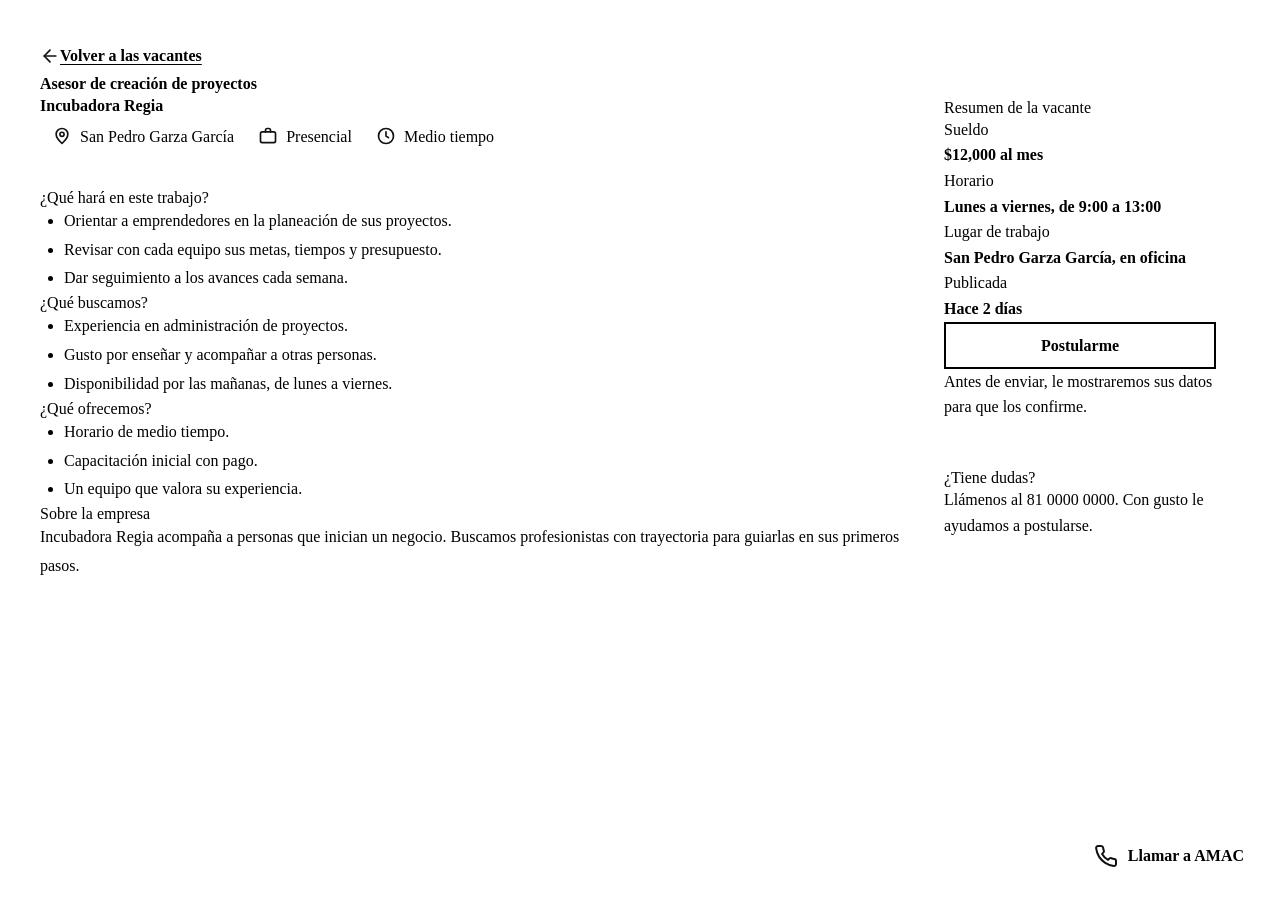
==== vacante.html @ e0e10a8a "Listado de vacantes, detalle y componentes de Persona 1" ====
<!DOCTYPE html>
<html lang="es">
<head>
  <meta charset="UTF-8">
  <meta name="viewport" content="width=device-width, initial-scale=1.0">
  <title>Asesor de creación de proyectos | AMAC</title>
  <meta name="description" content="Detalle de la vacante Asesor de creación de proyectos en Incubadora Regia, San Pedro Garza García.">
  <link rel="preconnect" href="https://fonts.googleapis.com">
  <link rel="preconnect" href="https://fonts.gstatic.com" crossorigin>
  <link rel="stylesheet" href="https://fonts.googleapis.com/css2?family=Baskervville:wght@400;600&amp;family=Work+Sans:wght@400;600;700&amp;display=swap">
  <link rel="stylesheet" href="css/variables.css">
  <link rel="stylesheet" href="css/base.css">
  <link rel="stylesheet" href="css/layout.css">
  <link rel="stylesheet" href="css/componentes.css">
</head>
<body>
  <a class="saltar-contenido" href="#principal">Saltar al contenido</a>

  <header class="encabezado">
    <div class="contenedor encabezado__interior">
      <a class="encabezado__marca" href="index.html" aria-label="AMAC, ir al inicio">AMAC</a>
      <nav class="navegacion" aria-label="Navegación principal">
        <ul class="navegacion__lista">
          <li><a class="navegacion__enlace" href="index.html">Vacantes</a></li>
          <li><a class="navegacion__enlace" href="mis-solicitudes.html">Mis solicitudes</a></li>
          <li><a class="navegacion__enlace" href="empresa-vacantes.html">Para empresas</a></li>
          <li><a class="navegacion__enlace" href="login.html">Iniciar sesión</a></li>
          <li><a class="navegacion__enlace navegacion__enlace--destacado" href="registro-candidato.html">Crear cuenta</a></li>
        </ul>
      </nav>
    </div>
  </header>

  <main class="principal" id="principal">
    <div class="contenedor">
      <a class="detalle-vacante__volver" href="index.html">
        <img class="detalle-vacante__volver-icono" src="img/icono-flecha-izquierda.svg" alt="" width="20" height="20">
        Volver a las vacantes
      </a>

      <article class="detalle-vacante">
        <header class="detalle-vacante__encabezado">
          <h1>Asesor de creación de proyectos</h1>
          <p class="detalle-vacante__empresa">Incubadora Regia</p>
          <ul class="detalle-vacante__etiquetas">
            <li class="etiqueta-dato"><img class="etiqueta-dato__icono" src="img/icono-ubicacion.svg" alt="" width="20" height="20"><span>San Pedro Garza García</span></li>
            <li class="etiqueta-dato"><img class="etiqueta-dato__icono" src="img/icono-maletin.svg" alt="" width="20" height="20"><span>Presencial</span></li>
            <li class="etiqueta-dato"><img class="etiqueta-dato__icono" src="img/icono-reloj.svg" alt="" width="20" height="20"><span>Medio tiempo</span></li>
          </ul>
        </header>

        <aside class="detalle-vacante__lateral" aria-label="Resumen y ayuda">
          <section class="detalle-vacante__resumen" aria-labelledby="titulo-resumen">
            <h2 id="titulo-resumen">Resumen de la vacante</h2>
            <dl class="detalle-vacante__datos">
              <dt>Sueldo</dt>
              <dd>$12,000 al mes</dd>
              <dt>Horario</dt>
              <dd>Lunes a viernes, de 9:00 a 13:00</dd>
              <dt>Lugar de trabajo</dt>
              <dd>San Pedro Garza García, en oficina</dd>
              <dt>Publicada</dt>
              <dd>Hace 2 días</dd>
            </dl>
            <a class="boton boton--acento boton--bloque" href="mis-solicitudes.html">Postularme</a>
            <p class="detalle-vacante__nota">Antes de enviar, le mostraremos sus datos para que los confirme.</p>
          </section>

          <section class="detalle-vacante__ayuda" aria-labelledby="titulo-ayuda">
            <h2 id="titulo-ayuda">¿Tiene dudas?</h2>
            <p>Llámenos al 81 0000 0000. Con gusto le ayudamos a postularse.</p>
            <a class="boton boton--primario boton--bloque" href="tel:+528100000000">
              <img class="boton__icono" src="img/icono-telefono-claro.svg" alt="" width="24" height="24">
              Llamar a AMAC
            </a>
          </section>
        </aside>

        <div class="detalle-vacante__contenido">
          <h2>¿Qué hará en este trabajo?</h2>
          <ul class="detalle-vacante__lista">
          <li>Orientar a emprendedores en la planeación de sus proyectos.</li>
          <li>Revisar con cada equipo sus metas, tiempos y presupuesto.</li>
          <li>Dar seguimiento a los avances cada semana.</li>
          </ul>

          <h2>¿Qué buscamos?</h2>
          <ul class="detalle-vacante__lista">
          <li>Experiencia en administración de proyectos.</li>
          <li>Gusto por enseñar y acompañar a otras personas.</li>
          <li>Disponibilidad por las mañanas, de lunes a viernes.</li>
          </ul>

          <h2>¿Qué ofrecemos?</h2>
          <ul class="detalle-vacante__lista">
          <li>Horario de medio tiempo.</li>
          <li>Capacitación inicial con pago.</li>
          <li>Un equipo que valora su experiencia.</li>
          </ul>

          <h2>Sobre la empresa</h2>
          <p>Incubadora Regia acompaña a personas que inician un negocio. Buscamos profesionistas con trayectoria para guiarlas en sus primeros pasos.</p>
        </div>
      </article>
    </div>
  </main>

  <footer class="pie">
    <div class="contenedor pie__rejilla">
      <div>
        <p class="pie__marca">AMAC</p>
        <p>Plataforma de empleo para personas adultas mayores en Monterrey y su área metropolitana.</p>
      </div>
      <nav aria-label="Enlaces del pie de página">
        <p class="pie__titulo">Explorar</p>
        <ul class="pie__lista">
          <li><a class="pie__enlace" href="index.html">Vacantes disponibles</a></li>
          <li><a class="pie__enlace" href="mis-solicitudes.html">Mis solicitudes</a></li>
          <li><a class="pie__enlace" href="empresa-vacantes.html">Para empresas</a></li>
        </ul>
      </nav>
      <div>
        <p class="pie__titulo">¿Necesita ayuda?</p>
        <p>Llámenos y con gusto le ayudamos a postularse.</p>
        <p><a class="pie__enlace" href="tel:+528100000000">81 0000 0000</a></p>
      </div>
    </div>
    <div class="contenedor">
      <p class="pie__legal">© 2026 AMAC · Proyecto escolar OT2026-WEB</p>
    </div>
  </footer>

  <a class="boton-ayuda" href="tel:+528100000000">
    <img class="boton-ayuda__icono" src="img/icono-telefono.svg" alt="" width="24" height="24">
    <span>Llamar a AMAC</span>
  </a>
</body>
</html>
---- css/base.css ----
*,
*::before,
*::after { box-sizing: border-box; }

html { font-size: 100%; -webkit-text-size-adjust: 100%; }

body {
  margin: 0;
  background: var(--color-fondo);
  color: var(--color-texto);
  font-family: var(--fuente-base);
  font-size: var(--texto-base);
  line-height: 1.6;
}

h1, h2, h3 {
  margin: 0 0 var(--espacio-s);
  font-family: var(--fuente-titulo);
  font-weight: 600;
  line-height: 1.2;
}
h1 { font-size: var(--texto-h1); }
h2 { font-size: var(--texto-h2); }
h3 { font-size: var(--texto-base); }

p { margin: 0 0 var(--espacio-m); }

a { color: var(--color-primario); text-underline-offset: 0.2em; }
a:hover { text-decoration-thickness: 3px; }

img, svg { max-width: 100%; }
img { height: auto; }

button, input, select, textarea { font: inherit; color: inherit; }


:focus-visible {
  outline: 3px solid var(--color-foco);
  outline-offset: 3px;
}

.saltar-contenido {
  position: absolute;
  left: -9999px;
  top: 0;
  z-index: 100;
  padding: 0.75rem 1.25rem;
  background: var(--color-fondo);
  color: var(--color-primario);
  font-weight: 700;
  border-radius: var(--radio);
}
.saltar-contenido:focus { left: 1rem; top: 1rem; }

@media (prefers-reduced-motion: reduce) {
  *, *::before, *::after { transition: none !important; animation: none !important; scroll-behavior: auto !important; }
}
---- css/layout.css ----
.contenedor {
  width: min(100% - 2rem, 1200px);
  margin-inline: auto;
}

/* ---------- Encabezado ---------- */
.encabezado {
  background: var(--color-cabecera);
  color: #ffffff;
}
.encabezado__interior {
  display: flex;
  flex-wrap: wrap;
  align-items: center;
  justify-content: space-between;
  gap: var(--espacio-s) var(--espacio-l);
  padding-block: var(--espacio-m);
}
.encabezado__marca {
  display: inline-flex;
  align-items: center;
  gap: 0.625rem;
  min-height: var(--altura-control);
  color: #ffffff;
  font-family: var(--fuente-titulo);
  font-size: 2.25rem;
  font-weight: 600;
  line-height: 1.2;
  text-decoration: none;
}
.encabezado__marca::before {
  content: "";
  width: 0.75rem;
  height: 0.75rem;
  border-radius: 50%;
  background: var(--color-acento);
}

.navegacion__lista {
  display: flex;
  flex-wrap: wrap;
  gap: var(--espacio-s);
  margin: 0;
  padding: 0;
  list-style: none;
}
.navegacion__enlace {
  display: inline-flex;
  align-items: center;
  min-height: var(--altura-control);
  padding: 0.25rem 1rem;
  border-bottom: 3px solid transparent;
  border-radius: var(--radio);
  color: #ffffff;
  font-weight: 600;
  text-decoration: none;
}
.navegacion__enlace:hover { background: rgb(255 255 255 / 0.15); }
.navegacion__enlace[aria-current="page"] { border-bottom-color: var(--color-acento); }
.navegacion__enlace--destacado { background: #ffffff; color: var(--color-primario); }
.navegacion__enlace--destacado:hover { background: var(--color-fondo-busqueda); }

.encabezado :focus-visible,
.pie :focus-visible { outline-color: var(--color-foco-oscuro); }

/* ---------- Contenido principal ---------- */
.principal { padding-block: var(--espacio-l) var(--espacio-xl); }

.cabecera-pagina { margin-bottom: var(--espacio-l); }
.cabecera-pagina__descripcion { margin: 0; color: var(--color-texto-suave); }

/* ---------- Rejilla de vacantes  ---------- */
.lista-vacantes {
  display: grid;
  grid-template-columns: 1fr;
  gap: var(--espacio-l);
}

/* ---------- Detalle de vacante ---------- */
.detalle-vacante {
  display: grid;
  grid-template-columns: minmax(0, 1fr);
  gap: var(--espacio-l);
}

/* ---------- Pie de pagina ---------- */
.pie {
  padding-block: var(--espacio-l) 6rem; /* espacio extra: no tapar contenido con el boton flotante */
  background: var(--color-primario);
  color: #ffffff;
}
.pie__rejilla {
  display: grid;
  grid-template-columns: 1fr;
  gap: var(--espacio-l);
}
.pie__marca {
  margin-bottom: var(--espacio-s);
  font-family: var(--fuente-titulo);
  font-size: 2rem;
  font-weight: 600;
}
.pie__titulo { margin-bottom: var(--espacio-s); font-weight: 700; }
.pie__lista { margin: 0; padding: 0; list-style: none; }
.pie__enlace {
  display: inline-flex;
  align-items: center;
  min-height: var(--altura-control);
  color: #ffffff;
}
.pie__legal {
  margin: var(--espacio-l) 0 0;
  padding-top: var(--espacio-m);
  border-top: 1px solid rgb(255 255 255 / 0.35);
}

/* ---------- Tablet ---------- */
@media (min-width: 768px) {
  h1 { font-size: var(--texto-h1-grande); }
  .lista-vacantes { grid-template-columns: repeat(2, 1fr); }
  .pie__rejilla { grid-template-columns: repeat(2, 1fr); }
}

/* ---------- Escritorio ---------- */
@media (min-width: 1024px) {
  .lista-vacantes { grid-template-columns: repeat(3, 1fr); }
  .pie__rejilla { grid-template-columns: 2fr 1fr 1fr; }

  .detalle-vacante {
    grid-template-columns: minmax(0, 1fr) 20rem;
    grid-template-areas:
      "encabezado lateral"
      "contenido  lateral";
    column-gap: var(--espacio-xl);
    align-items: start;
  }
  .detalle-vacante__encabezado { grid-area: encabezado; }
  .detalle-vacante__lateral { grid-area: lateral; }
  .detalle-vacante__contenido { grid-area: contenido; }
}
---- css/componentes.css ----
.boton {
  display: inline-flex;
  align-items: center;
  justify-content: center;
  gap: 0.625rem;
  min-height: var(--altura-control);
  padding: 0.75rem 1.5rem;
  border: 2px solid transparent;
  border-radius: var(--radio);
  font-weight: 700;
  line-height: 1.2;
  text-align: center;
  text-decoration: none;
  cursor: pointer;
}
.boton__icono { width: 1.5rem; height: 1.5rem; flex: none; }
.boton--bloque { width: 100%; }

.boton--primario { background: var(--color-primario); border-color: var(--color-primario); color: #ffffff; }
.boton--primario:hover { background: var(--color-primario-oscuro); }

/* Texto oscuro sobre coral: 8.5:1 (blanco sobre coral solo daba 2.5:1) */
.boton--acento { background: var(--color-acento); border-color: var(--color-acento); color: var(--color-texto); }
.boton--acento:hover { background: var(--color-acento-oscuro); border-color: var(--color-acento-oscuro); }

.boton--secundario { background: #ffffff; border-color: var(--color-primario); color: var(--color-primario); }
.boton--secundario:hover { background: var(--color-fondo-busqueda); }

/* ---------- Dato en forma de pastilla  ---------- */
.etiqueta-dato {
  display: inline-flex;
  align-items: center;
  gap: 0.5rem;
  min-height: 2.25rem;
  padding: 0.25rem 0.75rem;
  background: #ffffff;
  border: 1px solid var(--color-borde-tarjeta);
  border-radius: var(--radio);
}
.etiqueta-dato__icono { width: 1.25rem; height: 1.25rem; flex: none; }

/* ---------- Tarjeta de vacante  ---------- */
.tarjeta-vacante {
  display: flex;
  flex-direction: column;
  gap: var(--espacio-m);
  padding: 1.5rem;
  background: var(--color-fondo-tarjeta);
  border: 1px solid var(--color-borde-tarjeta);
  border-radius: var(--radio);
}
.tarjeta-vacante__titulo { margin: 0; font-size: var(--texto-titulo-tarjeta); }
.tarjeta-vacante__empresa { margin: 0; color: var(--color-texto-suave); }
.tarjeta-vacante__datos { display: flex; flex-wrap: wrap; gap: var(--espacio-s); margin: 0; padding: 0; list-style: none; }
.tarjeta-vacante__publicada { margin: 0; color: var(--color-texto-suave); }
.tarjeta-vacante__accion { margin-top: auto; }

/* ---------- Buscador y filtros  ---------- */
.buscador-filtros {
  display: grid;
  grid-template-columns: minmax(0, 1fr);
  gap: var(--espacio-l);
  padding: 1.5rem;
  background: var(--color-fondo-busqueda);
  border-radius: var(--radio);
}
.buscador-filtros__campos { display: grid; grid-template-columns: minmax(0, 1fr); gap: var(--espacio-m); }
.buscador-filtros__campo { display: flex; flex-direction: column; gap: var(--espacio-s); }
.buscador-filtros__etiqueta { font-weight: 600; }
.buscador-filtros__control {
  width: 100%;
  min-width: 0;
  min-height: 3.25rem;
  padding: 0.5rem 1rem;
  background: #ffffff;
  border: 2px solid var(--color-borde-campo);
  border-radius: var(--radio);
}
.buscador-filtros__control::placeholder { color: var(--color-texto-suave); opacity: 1; }

.buscador-filtros__grupo { margin: 0; padding: 0; border: 0; min-width: 0; }
.buscador-filtros__leyenda { margin-bottom: var(--espacio-s); padding: 0; font-weight: 600; }
.buscador-filtros__opciones { display: flex; flex-wrap: wrap; gap: var(--espacio-s) var(--espacio-m); }
.buscador-filtros__opcion { position: relative; }
.buscador-filtros__radio { position: absolute; top: 0; left: 0; width: 1px; height: 1px; opacity: 0; }
.buscador-filtros__chip {
  display: inline-flex;
  align-items: center;
  min-height: var(--altura-control);
  padding: 0.5rem 1.5rem;
  background: #ffffff;
  border: 2px solid var(--color-borde-campo);
  border-radius: var(--radio);
  cursor: pointer;
}
.buscador-filtros__radio:checked + .buscador-filtros__chip { background: var(--color-acento); font-weight: 700; }
.buscador-filtros__radio:focus-visible + .buscador-filtros__chip { outline: 3px solid var(--color-foco); outline-offset: 3px; }
.buscador-filtros__acciones { display: flex; }

.conteo-resultados { margin: var(--espacio-l) 0 var(--espacio-m); font-weight: 600; }

/* ---------- Detalle de vacantes ---------- */
.detalle-vacante__volver {
  display: inline-flex;
  align-items: center;
  gap: var(--espacio-s);
  min-height: var(--altura-control);
  margin-bottom: var(--espacio-m);
  color: var(--color-texto);
  font-weight: 700;
}
.detalle-vacante__volver-icono { width: 1.25rem; height: 1.25rem; }
.detalle-vacante__empresa { margin: 0 0 var(--espacio-m); font-weight: 700; }
.detalle-vacante__etiquetas { display: flex; flex-wrap: wrap; gap: var(--espacio-s); margin: 0; padding: 0; list-style: none; }

.detalle-vacante__contenido h2 { margin: var(--espacio-l) 0 var(--espacio-s); font-size: var(--texto-seccion); font-weight: 400; }
.detalle-vacante__contenido h2:first-child { margin-top: 0; }
.detalle-vacante__contenido p,
.detalle-vacante__lista { font-size: var(--texto-lista); line-height: 1.8; }
.detalle-vacante__lista { margin: 0; padding-left: 1.5rem; }

.detalle-vacante__lateral { display: grid; gap: var(--espacio-m); }
.detalle-vacante__resumen,
.detalle-vacante__ayuda { padding: 1.5rem; border-radius: var(--radio); }
.detalle-vacante__resumen { background: var(--color-fondo-resumen); }
.detalle-vacante__ayuda { background: var(--color-fondo-busqueda); }
.detalle-vacante__resumen h2,
.detalle-vacante__ayuda h2 { font-size: var(--texto-h2); font-weight: 400; }
.detalle-vacante__datos { margin: 0 0 var(--espacio-m); }
.detalle-vacante__datos dt { margin-top: var(--espacio-m); }
.detalle-vacante__datos dd { margin: 0; font-weight: 700; }
.detalle-vacante__nota { margin: var(--espacio-m) 0 0; }
.detalle-vacante__ayuda p { margin-bottom: var(--espacio-m); }

/* ---------- Boton flotante de ayuda ---------- */
.boton-ayuda {
  position: fixed;
  right: 1rem;
  bottom: 1rem;
  z-index: 50;
  display: inline-flex;
  align-items: center;
  gap: 0.625rem;
  min-height: 3.5rem;
  padding: 0.75rem 1.25rem;
  background: var(--color-acento);
  border: 2px solid var(--color-primario);
  border-radius: var(--radio);
  box-shadow: var(--sombra-ayuda);
  color: var(--color-texto);
  font-weight: 700;
  text-decoration: none;
}
.boton-ayuda:hover { background: var(--color-acento-oscuro); }
.boton-ayuda:focus-visible { outline: 3px solid var(--color-foco); outline-offset: 3px; box-shadow: 0 0 0 3px #ffffff; }
.boton-ayuda__icono { width: 1.5rem; height: 1.5rem; }

/* ---------- Tablet y escritorio ---------- */
@media (min-width: 768px) {
  .buscador-filtros__campos { grid-template-columns: repeat(2, minmax(0, 1fr)); }
  .buscador-filtros__acciones { justify-content: flex-end; }
}
@media (min-width: 1024px) {
  .buscador-filtros__campos { grid-template-columns: repeat(4, minmax(0, 1fr)); }
}
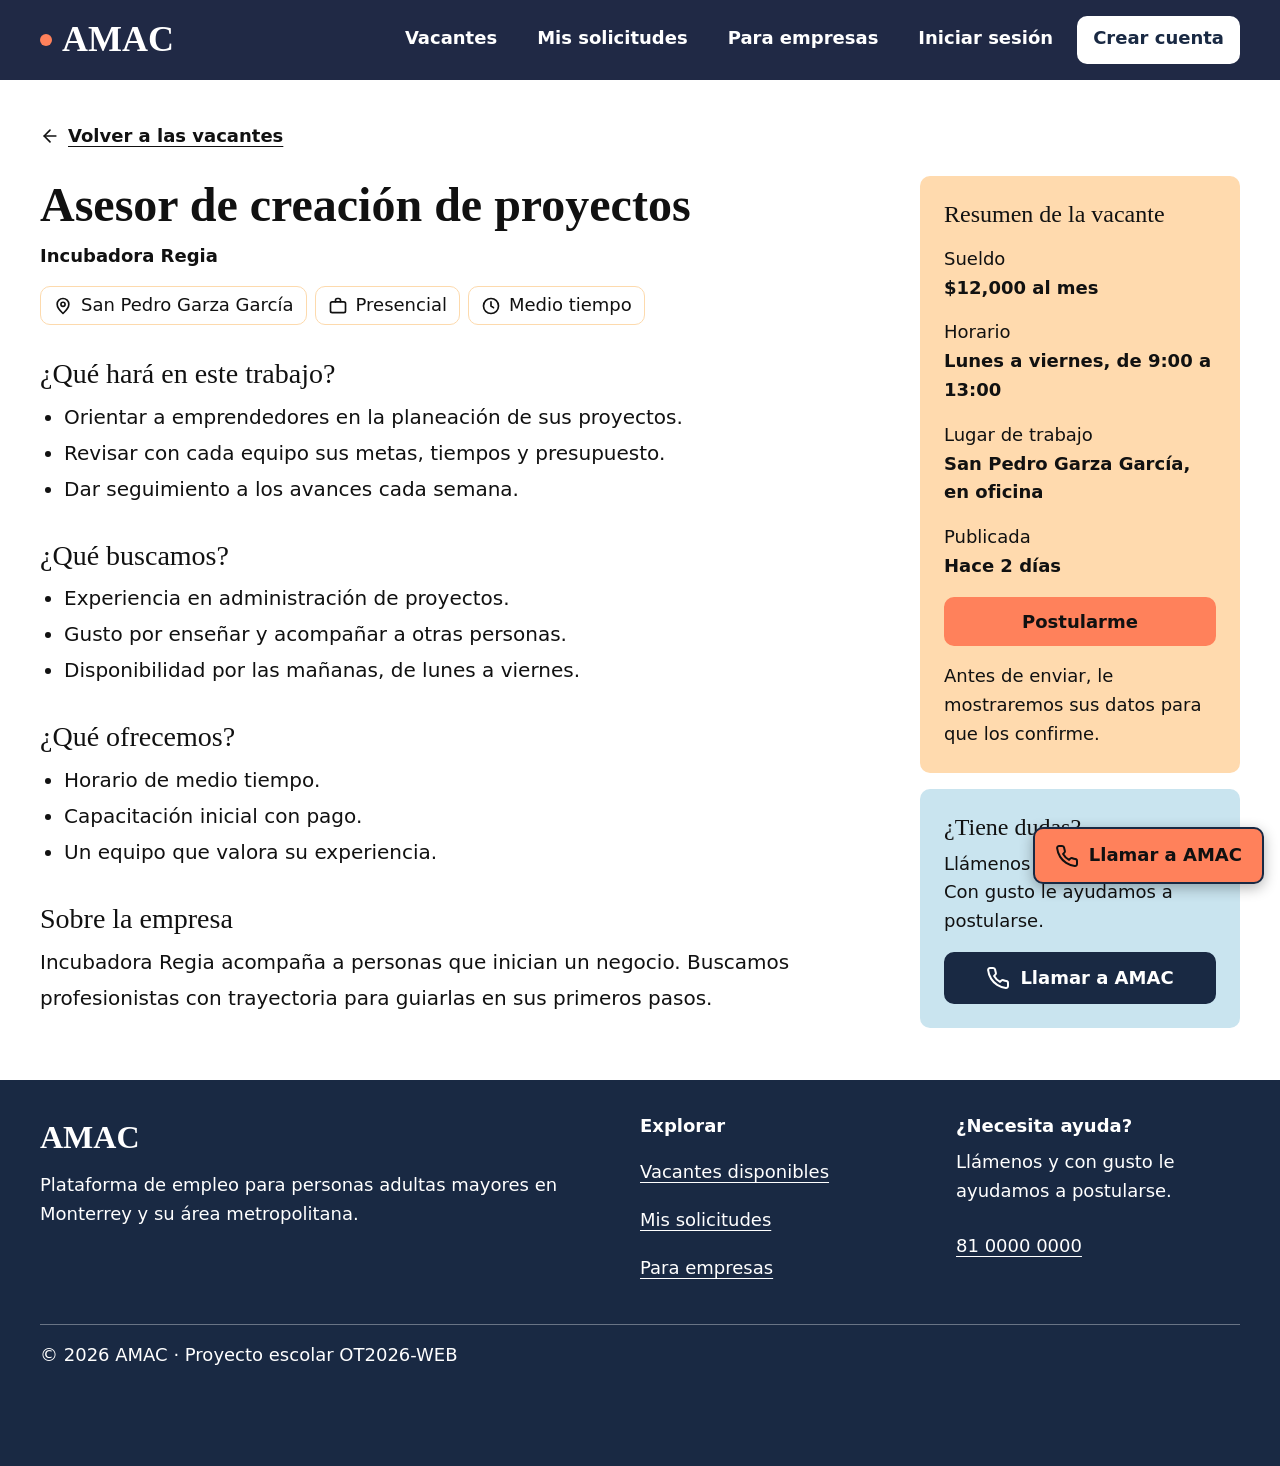
==== commit ffc546da: "Completa el inicio de sesión y el registro de candidato" ====
--- a/vacante.html
+++ b/vacante.html
@@ -8,7 +8,7 @@
   <link rel="preconnect" href="https://fonts.googleapis.com">
   <link rel="preconnect" href="https://fonts.gstatic.com" crossorigin>
   <link rel="stylesheet" href="https://fonts.googleapis.com/css2?family=Baskervville:wght@400;600&amp;family=Work+Sans:wght@400;600;700&amp;display=swap">
-  <link rel="stylesheet" href="css/variables.css">
+  <link rel="stylesheet" href="css/variable.css">
   <link rel="stylesheet" href="css/base.css">
   <link rel="stylesheet" href="css/layout.css">
   <link rel="stylesheet" href="css/componentes.css">
--- a/css/variable.css
+++ b/css/variable.css
@@ -0,0 +1,42 @@
+:root {
+  
+  --color-primario: #192943;  
+  --color-primario-oscuro: #0e1a2f;   
+  --color-cabecera: #202945;     
+  --color-acento: #ff815b; 
+  --color-acento-oscuro: #ff6a3d;      
+  --color-fondo: #ffffff;
+  --color-fondo-busqueda: #c9e4ef;     
+  --color-fondo-resumen: #ffdaae;     
+  --color-fondo-tarjeta: #fff3e3;     
+  --color-borde-tarjeta: #fddaad;
+  --color-borde-campo: #192943;   
+
+  --color-texto: #111111;
+  --color-texto-suave: #595757;        
+
+  --color-exito: #15803d;
+  --color-error: #b91c1c;
+
+ 
+  --color-foco: #192943;
+  --color-foco-oscuro: #ff815b;        
+
+  --fuente-base: "Work Sans", system-ui, -apple-system, "Segoe UI", sans-serif;
+  --fuente-titulo: "Baskervville", Georgia, "Times New Roman", serif;
+  --texto-base: 1.125rem;              
+  --texto-h1: 2rem;                   
+  --texto-h1-grande: 3rem;            
+  --texto-h2: 1.5rem;
+  --texto-titulo-tarjeta: 1.75rem;     
+  --texto-seccion: 1.75rem;
+  --texto-lista: 1.25rem;
+
+  --espacio-s: 0.5rem;
+  --espacio-m: 1rem;
+  --espacio-l: 2rem;
+  --espacio-xl: 3rem;
+  --radio: 0.625rem;                   
+  --altura-control: 3rem;             
+  --sombra-ayuda: 0 4px 14px rgb(0 0 0 / 0.3);
+}
--- a/css/componentes.css
+++ b/css/componentes.css
@@ -162,4 +162,50 @@
 }
 @media (min-width: 1024px) {
   .buscador-filtros__campos { grid-template-columns: repeat(4, minmax(0, 1fr)); }
+}
+
+/* Persona 2 — Inicio de sesión y campos de formulario */
+.acceso {
+  width: calc(100% - 2rem);
+  max-width: 36rem;
+  margin-inline: auto;
+}
+
+.acceso form {
+  margin-block: 1.5rem;
+}
+
+.campo-formulario {
+  display: grid;
+  gap: 0.5rem;
+  margin-block-end: 1rem;
+}
+
+.campo-formulario label {
+  font-weight: 600;
+}
+
+.campo-formulario input:not([type="checkbox"]),
+.campo-formulario textarea {
+  box-sizing: border-box;
+  width: 100%;
+  min-height: 3.25rem;
+  padding: 0.625rem 0.75rem;
+  border: 2px solid var(--color-primario);
+  border-radius: 0.5rem;
+  font: inherit;
+}
+
+.campo-formulario__ayuda {
+  margin: 0;
+  color: var(--color-texto-suave);
+}
+
+.campo-formulario input[aria-invalid="true"] {
+  border-color: var(--color-error);
+}
+
+.campo-formulario__error {
+  margin: 0;
+  color: var(--color-error);
 }
